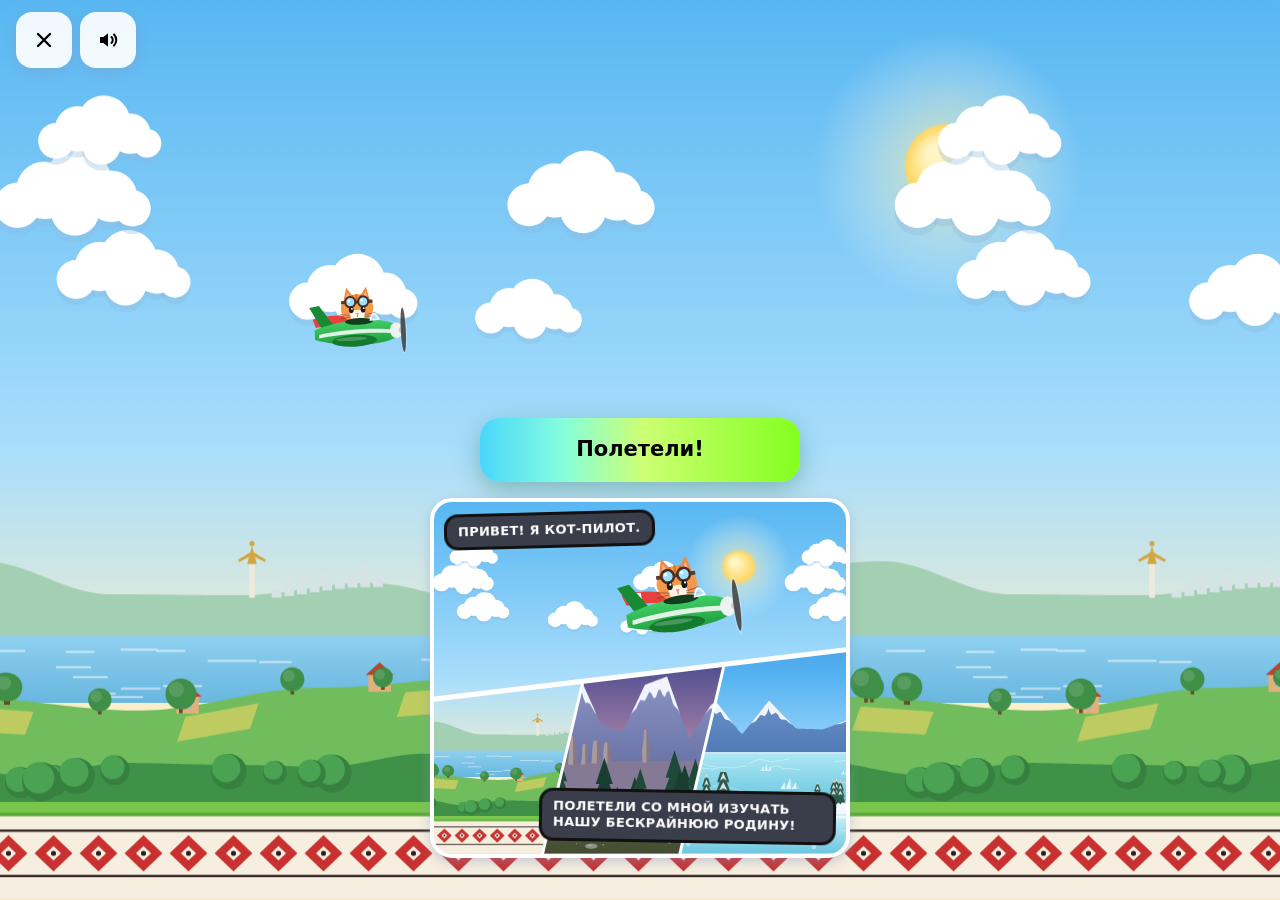
==== game/index.html @ b9ca22ce "Кот-пилот: HTML5-игра для трека «Игры» хакатона Сбер Самолётик с котом-пилотом пролетает над Чувашие" ====
<!doctype html>
<html lang="ru">
<head>
<meta charset="utf-8">
<meta name="viewport" content="width=device-width, initial-scale=1, maximum-scale=1, user-scalable=no, viewport-fit=cover">
<meta name="theme-color" content="#F2F5F7">
<title>Кот-пилот: полёт над Россией</title>
<link rel="icon" href="data:,">
<link rel="stylesheet" href="style.css">
</head>
<body>
<div id="app">
  <canvas id="game" aria-label="Игровое поле: нажимай, чтобы самолётик поднимался"></canvas>

  <div id="hud" class="hud" hidden>
    <canvas id="score-canvas" class="score" role="img" aria-label="Очки: 0"></canvas>
  </div>

  <div id="corner" class="corner" hidden>
    <button id="btn-close" class="icon-btn" type="button" aria-label="Закрыть игру">
      <svg viewBox="0 0 24 24" aria-hidden="true"><path d="M6 6l12 12M18 6L6 18" fill="none" stroke="currentColor" stroke-width="2.4" stroke-linecap="round"/></svg>
    </button>
    <button id="btn-sound" class="icon-btn" type="button" aria-label="Выключить звук">
      <svg class="icon-on" viewBox="0 0 24 24" aria-hidden="true"><path d="M4 9h3.5L12 5.2v13.6L7.5 15H4z" fill="currentColor"/><path d="M15.5 9a4.2 4.2 0 0 1 0 6M18 6.5a7.8 7.8 0 0 1 0 11" fill="none" stroke="currentColor" stroke-width="2" stroke-linecap="round"/></svg>
      <svg class="icon-off" viewBox="0 0 24 24" aria-hidden="true"><path d="M4 9h3.5L12 5.2v13.6L7.5 15H4z" fill="currentColor"/><path d="M16 9.5l5 5M21 9.5l-5 5" fill="none" stroke="currentColor" stroke-width="2" stroke-linecap="round"/></svg>
    </button>
  </div>

  <div id="hint" class="hint" hidden></div>
  <div id="banner" class="banner" hidden>
    <div id="banner-name" class="banner-name"></div>
    <div id="banner-tagline" class="banner-tagline"></div>
  </div>

  <section id="screen-menu" class="screen-menu" hidden>
    <div class="menu-start">
      <button id="btn-start" class="btn btn-primary btn-start" type="button">Полетели!</button>
    </div>
    <div id="comic" class="comic" aria-label="Комикс-приглашение">
      <canvas id="comic-canvas"></canvas>
      <p id="comic-top" class="comic-caption comic-caption-top"></p>
      <p id="comic-bottom" class="comic-caption comic-caption-bottom"></p>
    </div>
  </section>

  <section id="screen-card" class="screen" hidden>
    <div class="panel card" role="dialog" aria-modal="true" aria-labelledby="card-title">
      <div id="card-media" class="card-media"><img id="card-image" alt=""></div>
      <div class="card-body">
        <div class="card-meta"><span id="card-region" class="chip"></span><span id="card-count" class="card-count"></span></div>
        <h2 id="card-title"></h2>
        <div id="card-text" class="card-text"></div>
        <button id="btn-card" class="btn btn-primary" type="button">Летим дальше!</button>
      </div>
    </div>
  </section>

  <section id="screen-pause" class="screen" hidden>
    <div class="panel">
      <h2>Пауза</h2>
      <p>Самолётик ждёт, пока ты вернёшься.</p>
      <button class="btn btn-primary" type="button" data-action="resume">Продолжить полёт</button>
      <button class="btn btn-secondary" type="button" data-action="restart">Начать сначала</button>
      <button class="btn btn-link" type="button" data-action="exit">Выйти из игры</button>
    </div>
  </section>

  <section id="screen-crash" class="screen" hidden>
    <div class="panel">
      <h2>В следующий раз будет лучше!</h2>
      <div class="result-row">
        <div><b id="crash-score">0</b><span id="crash-score-label">очков</span></div>
        <div><b id="crash-best">0</b><span>рекорд</span></div>
      </div>
      <button id="btn-continue" class="btn btn-primary" type="button">Попробовать ещё раз</button>
    </div>
  </section>

  <section id="screen-win" class="screen" hidden>
    <div class="panel">
      <p class="eyebrow">Маршрут пройден!</p>
      <h2>Ты долетел до финиша!</h2>
      <p id="win-text"></p>
      <div id="win-collection" class="collection"></div>
      <button class="btn btn-primary" type="button" data-action="share">Поделиться</button>
      <button class="btn btn-secondary" type="button" data-action="restart">Сыграть ещё</button>
      <button class="btn btn-link" type="button" data-action="exit">Выйти из игры</button>
    </div>
  </section>

  <div id="loading" class="loading">Загружаем…</div>
</div>

<script src="js/bridge.js"></script>
<script src="js/sound.js"></script>
<script src="js/content.js"></script>
<script src="js/art.js"></script>
<script src="js/game.js"></script>
</body>
</html>
---- game/style.css ----
/* Стиль — по макету СберKids: фон #F2F5F7, белые карточки, градиентная главная кнопка
   с чёрным текстом, кнопки 56 pt со скруглением 16, мягкая сиреневая тень. */
:root {
  --safe-top: env(safe-area-inset-top, 0px);
  --safe-right: env(safe-area-inset-right, 0px);
  --safe-bottom: env(safe-area-inset-bottom, 0px);
  --safe-left: env(safe-area-inset-left, 0px);
  --bg: #F2F5F7;
  --card: #FFFFFF;
  --ink: #000000;
  --muted: #7D868C;
  --icon: #A3C2DB;
  --line: #E4EBF0;
  --green: #24B23E;
  --brand: linear-gradient(90deg, #4AD6FC 0%, #85FEDC 26%, #CDFF73 51%, #84FF20 100%);
  --shadow: 0 4px 11px rgba(136, 147, 192, 0.4);
  --font: system-ui, -apple-system, "SF Pro Text", Roboto, "Segoe UI", "Helvetica Neue", Arial, sans-serif;
}

* { box-sizing: border-box; }

html, body {
  margin: 0;
  height: 100%;
  overflow: hidden;
  background: var(--bg);
  color: var(--ink);
  font-family: var(--font);
  -webkit-text-size-adjust: 100%;
}

#app {
  position: fixed;
  top: 0; right: 0; bottom: 0; left: 0;
  overflow: hidden;
  -webkit-user-select: none;
  user-select: none;
  -webkit-touch-callout: none;
  -webkit-tap-highlight-color: transparent;
}

[hidden] { display: none !important; }

#game {
  position: absolute;
  top: 0; left: 0;
  width: 100%;
  height: 100%;
  display: block;
  touch-action: none;
}

/* ---------- кнопки слева сверху, как «назад» в приложении ---------- */
.corner {
  position: absolute;
  top: calc(var(--safe-top) + 12px);
  left: calc(var(--safe-left) + 16px);
  display: flex;
  gap: 8px;
  z-index: 20;
}
.icon-btn {
  width: 56px;
  height: 56px;
  padding: 0;
  border: 0;
  border-radius: 16px;
  display: flex;
  align-items: center;
  justify-content: center;
  color: var(--ink);
  background: rgba(255, 255, 255, 0.92);
  box-shadow: var(--shadow);
  cursor: pointer;
  touch-action: manipulation;
}
.icon-btn:active { transform: scale(0.95); }
.icon-btn svg { width: 24px; height: 24px; }
.icon-btn .icon-off, .icon-btn.off .icon-on { display: none; }
.icon-btn.off .icon-off { display: block; }

/* ---------- счёт: под кнопками по центру, как в играх приложения ---------- */
.hud {
  position: absolute;
  top: calc(var(--safe-top) + 70px);
  left: 50%;
  transform: translateX(-50%);
  pointer-events: none;
  z-index: 4;
}
.score { display: block; }
.score.bump { animation: bump 0.25s ease-out; }

.hint {
  position: absolute;
  left: 50%;
  top: 64%;
  transform: translateX(-50%);
  padding: 13px 20px;
  border-radius: 16px;
  color: var(--ink);
  font-size: 17px;
  font-weight: 700;
  white-space: nowrap;
  background: rgba(255, 255, 255, 0.92);
  box-shadow: var(--shadow);
  pointer-events: none;
  animation: pulse 1.2s ease-in-out infinite;
  z-index: 3;
}

.banner {
  position: absolute;
  left: 0; right: 0;
  top: 34%;
  padding: 0 24px;
  text-align: center;
  color: #fff;
  pointer-events: none;
  animation: banner 2.2s ease forwards;
  z-index: 3;
}
.banner-name {
  font-size: 44px;
  font-weight: 800;
  text-shadow: 0 2px 0 rgba(0, 0, 0, 0.2), 0 0 22px rgba(0, 0, 0, 0.35);
}
.banner-tagline {
  font-size: 17px;
  font-weight: 700;
  text-shadow: 0 1px 4px rgba(0, 0, 0, 0.5);
}

/* ---------- экраны ---------- */
.screen {
  position: absolute;
  top: 0; right: 0; bottom: 0; left: 0;
  display: flex;
  flex-direction: column;
  padding: calc(var(--safe-top) + 84px) calc(var(--safe-right) + 16px) calc(var(--safe-bottom) + 16px) calc(var(--safe-left) + 16px);
  overflow-y: auto;
  -webkit-overflow-scrolling: touch;
  touch-action: pan-y;
  background: rgba(20, 28, 48, 0.4);
  z-index: 10;
  animation: fade 0.2s ease;
}
.panel {
  width: 100%;
  max-width: 380px;
  margin: auto;
  padding: 20px 16px 16px;
  border-radius: 24px;
  text-align: center;
  background: var(--card);
  box-shadow: 0 12px 40px rgba(20, 30, 60, 0.25);
  animation: pop 0.3s cubic-bezier(0.2, 1.3, 0.4, 1);
}
.panel h2 { margin: 4px 0 8px; font-size: 24px; font-weight: 800; line-height: 1.15; }
.panel p { margin: 0 0 12px; font-size: 16px; line-height: 1.4; }

.btn {
  display: flex;
  align-items: center;
  justify-content: center;
  width: 100%;
  min-height: 56px;
  margin-top: 12px;
  padding: 8px 16px;
  border: 0;
  border-radius: 16px;
  color: var(--ink);
  font: 600 17px/1.2 var(--font);
  cursor: pointer;
  touch-action: manipulation;
}
.btn:active { transform: scale(0.98); }
.btn-primary { background: var(--brand); }
.btn-secondary { background: var(--bg); }
.btn-link {
  min-height: 44px;
  margin-top: 4px;
  color: var(--muted);
  background: none;
  font-size: 16px;
}
.chip {
  display: inline-block;
  padding: 6px 12px;
  border-radius: 999px;
  color: var(--ink);
  background: var(--bg);
  font-size: 14px;
  font-weight: 600;
}
.eyebrow {
  margin: 0 !important;
  color: var(--green);
  font-size: 13px !important;
  font-weight: 700;
  letter-spacing: 0.04em;
  text-transform: uppercase;
}

/* меню: одна кнопка по центру и комикс-приглашение под ней */
.screen-menu {
  position: absolute;
  top: 0; right: 0; bottom: 0; left: 0;
  z-index: 10;
  animation: fade 0.2s ease;
}
.menu-start {
  position: absolute;
  top: 50%;
  left: calc(var(--safe-left) + 16px);
  right: calc(var(--safe-right) + 16px);
  display: flex;
  justify-content: center;
  transform: translateY(-50%);
}
.btn-start {
  width: 100%;
  max-width: 320px;
  min-height: 64px;
  margin: 0;
  border-radius: 20px;
  font-size: 21px;
  font-weight: 700;
  box-shadow: 0 8px 24px rgba(30, 110, 80, 0.35);
  animation: breathe 1.8s ease-in-out infinite;
}
.comic {
  position: absolute;
  top: calc(50% + 48px);
  bottom: calc(var(--safe-bottom) + 16px);
  left: calc(var(--safe-left) + 16px);
  right: calc(var(--safe-right) + 16px);
  max-width: 420px;
  max-height: 360px;
  margin: 0 auto;
  overflow: hidden;
  border: 4px solid #fff;
  border-radius: 22px;
  background: #fff;
  box-shadow: var(--shadow);
}
#comic-canvas {
  position: absolute;
  top: 0; left: 0;
  width: 100%;
  height: 100%;
  display: block;
}
/* подписи как в комиксе из макета приложения: тёмная плашка, чёрная обводка, белые капители */
.comic-caption {
  position: absolute;
  max-width: 72%;
  margin: 0;
  padding: 7px 11px;
  border: 3px solid #111;
  border-radius: 14px;
  color: #fff;
  background: #3A3D4A;
  font-size: 13px;
  font-weight: 700;
  line-height: 1.25;
  letter-spacing: 0.02em;
  text-transform: uppercase;
}
.comic-caption-top { top: 10px; left: 10px; transform: rotate(-1.5deg); }
.comic-caption-bottom { right: 10px; bottom: 12px; transform: rotate(1deg); }

/* открытка */
.card { padding: 0; overflow: hidden; text-align: left; }
.card-media { position: relative; width: 100%; padding-top: 60%; background: var(--bg); }
.card-media img { position: absolute; top: 0; left: 0; width: 100%; height: 100%; object-fit: cover; display: block; }
.card-body { padding: 16px 16px 16px; }
.card-meta { display: flex; align-items: center; justify-content: space-between; gap: 8px; }
.card-count { color: var(--muted); font-size: 13px; font-weight: 600; }
.card h2 { margin-top: 12px; }
.card-text p { margin: 0 0 10px; font-size: 16px; line-height: 1.4; }

/* результаты */
.result-row {
  display: flex;
  justify-content: space-around;
  margin: 4px 0 12px;
  padding: 12px 6px;
  border-radius: 16px;
  background: var(--bg);
}
.result-row b { display: block; font-size: 28px; font-weight: 800; }
.result-row span { color: var(--muted); font-size: 13px; font-weight: 600; }

.collection {
  display: grid;
  grid-template-columns: repeat(3, 1fr);
  gap: 8px;
  margin: 6px 0 12px;
}
.thumb {
  padding: 0;
  border: 0;
  border-radius: 14px;
  overflow: hidden;
  text-align: left;
  color: var(--ink);
  background: var(--bg);
  font: 600 11px/1.2 var(--font);
  cursor: pointer;
  touch-action: manipulation;
}
.thumb-media { position: relative; padding-top: 60%; background: var(--line); }
.thumb-media img { position: absolute; top: 0; left: 0; width: 100%; height: 100%; object-fit: cover; }
.thumb.locked { cursor: default; }
.thumb-q {
  position: absolute;
  top: 0; right: 0; bottom: 0; left: 0;
  display: flex;
  align-items: center;
  justify-content: center;
  color: var(--icon);
  font-size: 20px;
  font-weight: 800;
}
.thumb-title { display: block; padding: 6px 7px 7px; min-height: 2.6em; }
.thumb.locked .thumb-title { color: var(--muted); }

.loading {
  position: absolute;
  top: 0; right: 0; bottom: 0; left: 0;
  display: flex;
  align-items: center;
  justify-content: center;
  color: var(--muted);
  font-size: 17px;
  font-weight: 600;
  background: var(--bg);
  z-index: 30;
}

/* горизонтальный экран телефона: счёт в одной строке с кнопками */
@media (orientation: landscape) and (max-height: 520px) {
  .hud { top: calc(var(--safe-top) + 4px); }
  .screen { padding-top: calc(var(--safe-top) + 12px); padding-left: calc(var(--safe-left) + 152px); }
  .menu-start { right: 52%; }
  .comic {
    top: calc(var(--safe-top) + 12px);
    bottom: calc(var(--safe-bottom) + 12px);
    left: 50%;
    max-width: none;
    max-height: none;
  }
  .panel { max-width: 560px; }
  .card { display: flex; max-width: 640px; }
  .card-media { flex: 0 0 40%; padding-top: 0; }
  .hint { top: 72%; }
  .banner { top: 26%; }
}

@keyframes bump { 0% { transform: scale(1); } 40% { transform: scale(1.1); } 100% { transform: scale(1); } }
@keyframes pulse { 50% { transform: translateX(-50%) scale(1.05); } }
@keyframes breathe { 50% { transform: scale(1.04); } }
@keyframes banner {
  0% { opacity: 0; transform: translateY(10px) scale(0.96); }
  15% { opacity: 1; transform: none; }
  80% { opacity: 1; }
  100% { opacity: 0; }
}
@keyframes fade { from { opacity: 0; } to { opacity: 1; } }
@keyframes pop { from { opacity: 0; transform: scale(0.92); } to { opacity: 1; transform: none; } }
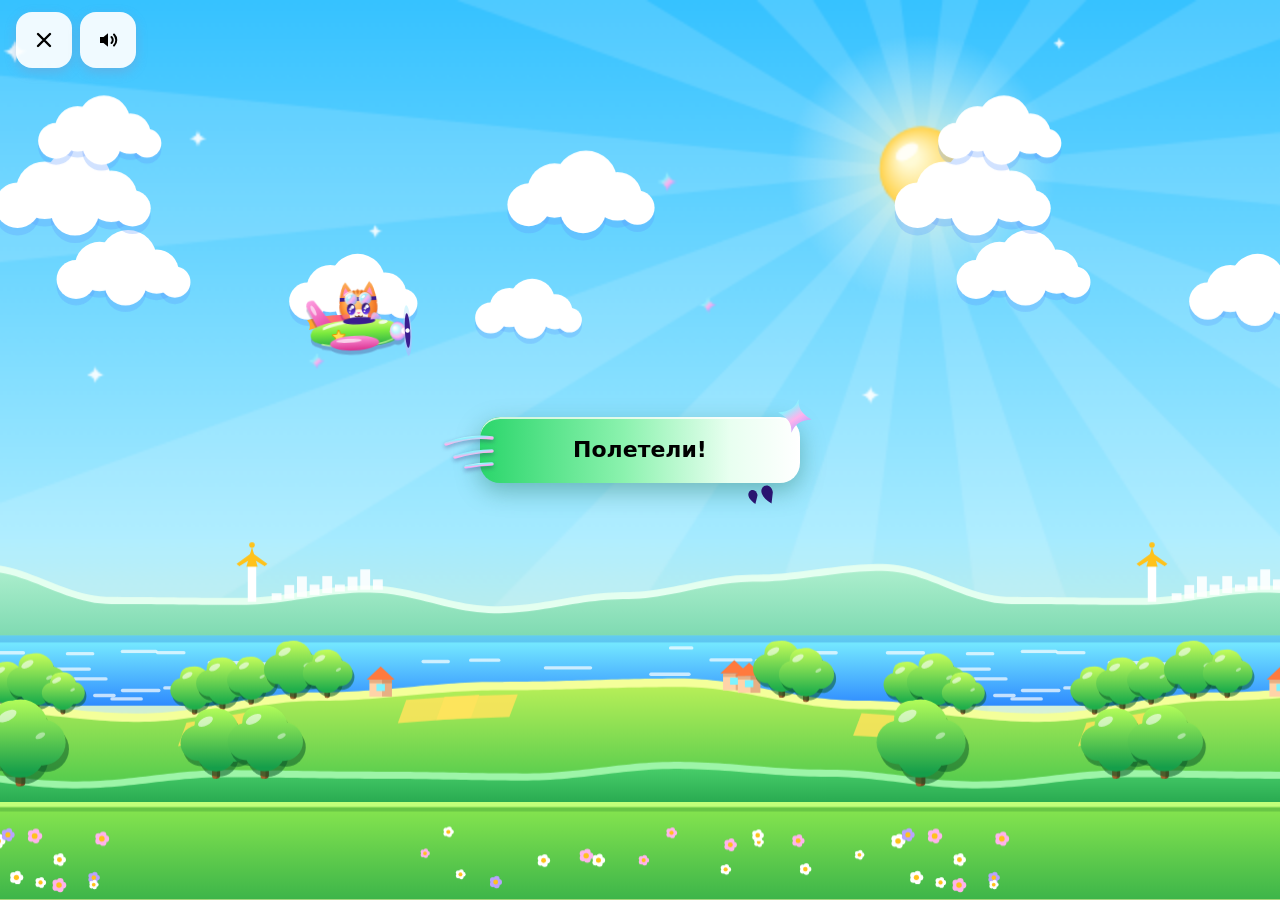
==== commit 7286f642: "f" ====
--- a/game/index.html
+++ b/game/index.html
@@ -3,13 +3,15 @@
 <head>
 <meta charset="utf-8">
 <meta name="viewport" content="width=device-width, initial-scale=1, maximum-scale=1, user-scalable=no, viewport-fit=cover">
-<meta name="theme-color" content="#F2F5F7">
+<meta name="theme-color" content="#7B4DFF">
 <title>Кот-пилот: полёт над Россией</title>
 <link rel="icon" href="data:,">
 <link rel="stylesheet" href="style.css">
 </head>
 <body>
 <div id="app">
+  <svg class="svg-defs" width="0" height="0" aria-hidden="true" focusable="false"><defs><linearGradient id="holo" x1="0" y1="0" x2="1" y2="1"><stop offset="0" stop-color="#E8FDFF"/><stop offset="0.3" stop-color="#8EF1FF"/><stop offset="0.55" stop-color="#FFB3EC"/><stop offset="0.8" stop-color="#B9A2FF"/><stop offset="1" stop-color="#F3EEFF"/></linearGradient></defs></svg>
+
   <canvas id="game" aria-label="Игровое поле: нажимай, чтобы самолётик поднимался"></canvas>
 
   <div id="hud" class="hud" hidden>
@@ -29,25 +31,24 @@
   <div id="hint" class="hint" hidden></div>
   <div id="banner" class="banner" hidden>
     <div id="banner-name" class="banner-name"></div>
-    <div id="banner-tagline" class="banner-tagline"></div>
   </div>
 
   <section id="screen-menu" class="screen-menu" hidden>
     <div class="menu-start">
-      <button id="btn-start" class="btn btn-primary btn-start" type="button">Полетели!</button>
-    </div>
-    <div id="comic" class="comic" aria-label="Комикс-приглашение">
-      <canvas id="comic-canvas"></canvas>
-      <p id="comic-top" class="comic-caption comic-caption-top"></p>
-      <p id="comic-bottom" class="comic-caption comic-caption-bottom"></p>
+      <div class="start-wrap">
+        <button id="btn-start" class="btn btn-primary btn-start" type="button">Полетели!</button>
+        <svg class="doodle doodle-swoosh" viewBox="0 0 56 40" aria-hidden="true"><g fill="none" stroke-linecap="round"><g stroke="url(#holo)" stroke-width="3.5"><path d="M52 7C38 5 22 7 6 13"/><path d="M52 20C40 20 28 22 15 26"/><path d="M52 33C44 33 35 34 26 36"/></g></g></svg>
+        <svg class="doodle doodle-spark" viewBox="0 0 40 40" aria-hidden="true"><path d="M20 2c1.6 9.6 6.4 14.4 18 18-11.6 3.6-16.4 8.4-18 18-1.6-9.6-6.4-14.4-18-18 11.6-3.6 16.4-8.4 18-18z" fill="url(#holo)"/></svg>
+        <svg class="doodle doodle-drops" viewBox="0 0 40 40" aria-hidden="true"><g fill="#2A1470"><path d="M13 3c7 9 9 17 4 21s-12-1-10-9z"/><path d="M31 9c5 7 6 13 2 16s-9-1-8-7z"/></g></svg>
+      </div>
     </div>
   </section>
 
   <section id="screen-card" class="screen" hidden>
     <div class="panel card" role="dialog" aria-modal="true" aria-labelledby="card-title">
       <div id="card-media" class="card-media"><img id="card-image" alt=""></div>
+      <svg class="doodle doodle-spark" viewBox="0 0 40 40" aria-hidden="true"><path d="M20 2c1.6 9.6 6.4 14.4 18 18-11.6 3.6-16.4 8.4-18 18-1.6-9.6-6.4-14.4-18-18 11.6-3.6 16.4-8.4 18-18z" fill="url(#holo)"/></svg>
       <div class="card-body">
-        <div class="card-meta"><span id="card-region" class="chip"></span><span id="card-count" class="card-count"></span></div>
         <h2 id="card-title"></h2>
         <div id="card-text" class="card-text"></div>
         <button id="btn-card" class="btn btn-primary" type="button">Летим дальше!</button>
@@ -57,16 +58,19 @@
 
   <section id="screen-pause" class="screen" hidden>
     <div class="panel">
+      <svg class="doodle doodle-spark" viewBox="0 0 40 40" aria-hidden="true"><path d="M20 2c1.6 9.6 6.4 14.4 18 18-11.6 3.6-16.4 8.4-18 18-1.6-9.6-6.4-14.4-18-18 11.6-3.6 16.4-8.4 18-18z" fill="url(#holo)"/></svg>
       <h2>Пауза</h2>
       <p>Самолётик ждёт, пока ты вернёшься.</p>
       <button class="btn btn-primary" type="button" data-action="resume">Продолжить полёт</button>
       <button class="btn btn-secondary" type="button" data-action="restart">Начать сначала</button>
-      <button class="btn btn-link" type="button" data-action="exit">Выйти из игры</button>
+      <button class="btn btn-secondary" type="button" data-action="exit">Выйти</button>
     </div>
   </section>
 
   <section id="screen-crash" class="screen" hidden>
     <div class="panel">
+      <svg class="doodle doodle-drops" viewBox="0 0 40 40" aria-hidden="true"><g fill="#7A2A00"><path d="M13 3c7 9 9 17 4 21s-12-1-10-9z"/><path d="M31 9c5 7 6 13 2 16s-9-1-8-7z"/></g></svg>
+      <svg class="doodle doodle-spark" viewBox="0 0 40 40" aria-hidden="true"><path d="M20 2c1.6 9.6 6.4 14.4 18 18-11.6 3.6-16.4 8.4-18 18-1.6-9.6-6.4-14.4-18-18 11.6-3.6 16.4-8.4 18-18z" fill="url(#holo)"/></svg>
       <h2>В следующий раз будет лучше!</h2>
       <div class="result-row">
         <div><b id="crash-score">0</b><span id="crash-score-label">очков</span></div>
@@ -78,13 +82,13 @@
 
   <section id="screen-win" class="screen" hidden>
     <div class="panel">
+      <svg class="doodle doodle-trophy" viewBox="0 0 64 72" aria-hidden="true"><g fill="none" stroke-linecap="round" stroke-linejoin="round"><g stroke="url(#holo)" stroke-width="3.5"><path d="M18 8h28v14c0 10-6 17-14 17s-14-7-14-17z"/><path d="M18 13H8c0 9 5 14 12 14M46 13h10c0 9-5 14-12 14"/><path d="M32 39v10M22 62h20l-3-13H25z"/><path d="M32 14l2.6 5.4 5.9.8-4.3 4.1 1 5.8-5.2-2.8-5.2 2.8 1-5.8-4.3-4.1 5.9-.8z"/></g></g></svg>
+      <svg class="doodle doodle-spark" viewBox="0 0 40 40" aria-hidden="true"><path d="M20 2c1.6 9.6 6.4 14.4 18 18-11.6 3.6-16.4 8.4-18 18-1.6-9.6-6.4-14.4-18-18 11.6-3.6 16.4-8.4 18-18z" fill="url(#holo)"/></svg>
       <p class="eyebrow">Маршрут пройден!</p>
       <h2>Ты долетел до финиша!</h2>
       <p id="win-text"></p>
       <div id="win-collection" class="collection"></div>
-      <button class="btn btn-primary" type="button" data-action="share">Поделиться</button>
-      <button class="btn btn-secondary" type="button" data-action="restart">Сыграть ещё</button>
-      <button class="btn btn-link" type="button" data-action="exit">Выйти из игры</button>
+      <button class="btn btn-primary" type="button" data-action="restart">Сыграть ещё</button>
     </div>
   </section>
 
--- a/game/style.css
+++ b/game/style.css
@@ -1,20 +1,20 @@
-/* Стиль — по макету СберKids: фон #F2F5F7, белые карточки, градиентная главная кнопка
-   с чёрным текстом, кнопки 56 pt со скруглением 16, мягкая сиреневая тень. */
+/* Стиль — по макету СберKids и карточкам «Дела»: яркие плашки с дудл-узором, белый жирный текст,
+   лаймовые стикеры с чёрной обводкой, градиентная главная кнопка, кнопки 56 pt со скруглением 16. */
 :root {
   --safe-top: env(safe-area-inset-top, 0px);
   --safe-right: env(safe-area-inset-right, 0px);
   --safe-bottom: env(safe-area-inset-bottom, 0px);
   --safe-left: env(safe-area-inset-left, 0px);
-  --bg: #F2F5F7;
-  --card: #FFFFFF;
   --ink: #000000;
-  --muted: #7D868C;
-  --icon: #A3C2DB;
-  --line: #E4EBF0;
-  --green: #24B23E;
-  --brand: linear-gradient(90deg, #4AD6FC 0%, #85FEDC 26%, #CDFF73 51%, #84FF20 100%);
+  --violet: #7B4DFF;
+  --pink: #E5357F;
+  --blue: #1F86FF;
+  --orange: #FF7A1A;
+  --btn-green: linear-gradient(90deg, #2BD66B 0%, #8BF2AE 45%, #E8FFF0 78%, #FFFFFF 100%);
+  --holo-sheen: linear-gradient(110deg, rgba(255,255,255,0) 25%, rgba(142,241,255,0.6) 40%, rgba(255,179,236,0.6) 50%, rgba(185,162,255,0.55) 60%, rgba(255,255,255,0) 75%);
   --shadow: 0 4px 11px rgba(136, 147, 192, 0.4);
-  --font: system-ui, -apple-system, "SF Pro Text", Roboto, "Segoe UI", "Helvetica Neue", Arial, sans-serif;
+  --doodles: url("data:image/svg+xml,%3Csvg xmlns='http://www.w3.org/2000/svg' width='200' height='200' viewBox='0 0 200 200'%3E%3Cg fill='none' stroke='%23fff' stroke-opacity='.17' stroke-width='3.2' stroke-linecap='round' stroke-linejoin='round'%3E%3Cpath d='M16 34c8-12 18 8 27-4s17 8 26-4'/%3E%3Cpath d='M132 18l5 12 13 1-10 9 3 13-11-7-11 7 3-13-10-9 13-1z'/%3E%3Cpath d='M52 126c-2-9 11-12 13-3s-9 15-17 8-4-22 9-24 23 7 22 19'/%3E%3Cpath d='M118 112l11-11 11 11 11-11 11 11'/%3E%3Cpath d='M174 164c-9 1-14-10-6-14 6-3 10 4 6 7'/%3E%3Cpath d='M86 62v16m0 8v1'/%3E%3Cpath d='M14 178c10-8 22 6 34-2s20 4 30-2'/%3E%3Ccircle cx='170' cy='72' r='7'/%3E%3Cpath d='M112 172l8 8m0-8l-8 8'/%3E%3Cpath d='M24 82c6-6 14-6 20 0'/%3E%3C/g%3E%3C/svg%3E");
+  --font: system-ui, -apple-system, "SF Pro Display", Roboto, "Segoe UI", "Helvetica Neue", Arial, sans-serif;
 }
 
 * { box-sizing: border-box; }
@@ -23,7 +23,7 @@
   margin: 0;
   height: 100%;
   overflow: hidden;
-  background: var(--bg);
+  background: var(--violet);
   color: var(--ink);
   font-family: var(--font);
   -webkit-text-size-adjust: 100%;
@@ -91,19 +91,20 @@
 .score { display: block; }
 .score.bump { animation: bump 0.25s ease-out; }
 
+/* ---------- стикеры поверх сцены ---------- */
 .hint {
   position: absolute;
   left: 50%;
   top: 64%;
+  padding: 13px 22px;
+  border-radius: 999px;
+  color: #000;
+  background: rgba(255, 255, 255, 0.95);
+  box-shadow: 0 6px 18px rgba(42, 10, 90, 0.25);
+  font-size: 17px;
+  font-weight: 800;
+  white-space: nowrap;
   transform: translateX(-50%);
-  padding: 13px 20px;
-  border-radius: 16px;
-  color: var(--ink);
-  font-size: 17px;
-  font-weight: 700;
-  white-space: nowrap;
-  background: rgba(255, 255, 255, 0.92);
-  box-shadow: var(--shadow);
   pointer-events: none;
   animation: pulse 1.2s ease-in-out infinite;
   z-index: 3;
@@ -112,26 +113,33 @@
 .banner {
   position: absolute;
   left: 0; right: 0;
-  top: 34%;
-  padding: 0 24px;
+  top: calc(var(--safe-top) + 156px);
+  padding: 0 16px;
+  display: flex;
+  flex-direction: column;
+  align-items: center;
+  gap: 10px;
   text-align: center;
-  color: #fff;
   pointer-events: none;
   animation: banner 2.2s ease forwards;
   z-index: 3;
 }
 .banner-name {
-  font-size: 44px;
-  font-weight: 800;
-  text-shadow: 0 2px 0 rgba(0, 0, 0, 0.2), 0 0 22px rgba(0, 0, 0, 0.35);
-}
-.banner-tagline {
-  font-size: 17px;
-  font-weight: 700;
-  text-shadow: 0 1px 4px rgba(0, 0, 0, 0.5);
-}
-
-/* ---------- экраны ---------- */
+  color: #fff;
+  font-size: 52px;
+  font-weight: 900;
+  line-height: 1.05;
+  letter-spacing: 0.01em;
+  text-shadow:
+    0 2px 0 var(--region-color, var(--violet)),
+    0 4px 0 var(--region-color, var(--violet)),
+    0 8px 20px rgba(42, 10, 90, 0.45);
+}
+@media (max-height: 700px) {
+  .banner-name { font-size: 42px; }
+}
+
+/* ---------- экраны: яркие карточки с дудлами ---------- */
 .screen {
   position: absolute;
   top: 0; right: 0; bottom: 0; left: 0;
@@ -141,25 +149,31 @@
   overflow-y: auto;
   -webkit-overflow-scrolling: touch;
   touch-action: pan-y;
-  background: rgba(20, 28, 48, 0.4);
+  background: rgba(24, 10, 60, 0.45);
   z-index: 10;
   animation: fade 0.2s ease;
 }
 .panel {
+  position: relative;
   width: 100%;
   max-width: 380px;
   margin: auto;
-  padding: 20px 16px 16px;
-  border-radius: 24px;
+  padding: 22px 18px 18px;
+  border-radius: 28px;
   text-align: center;
-  background: var(--card);
-  box-shadow: 0 12px 40px rgba(20, 30, 60, 0.25);
+  color: #fff;
+  background: var(--doodles) 0 0 / 200px 200px repeat, var(--panel-color, var(--violet));
+  box-shadow: 0 16px 40px rgba(30, 10, 80, 0.35);
   animation: pop 0.3s cubic-bezier(0.2, 1.3, 0.4, 1);
 }
-.panel h2 { margin: 4px 0 8px; font-size: 24px; font-weight: 800; line-height: 1.15; }
+.panel h2 { margin: 4px 0 12px; font-size: 28px; font-weight: 900; line-height: 1.1; }
 .panel p { margin: 0 0 12px; font-size: 16px; line-height: 1.4; }
+#screen-pause .panel { --panel-color: var(--blue); }
+#screen-crash .panel { --panel-color: var(--orange); }
+#screen-win .panel { --panel-color: var(--violet); }
 
 .btn {
+  position: relative;
   display: flex;
   align-items: center;
   justify-content: center;
@@ -170,39 +184,48 @@
   border: 0;
   border-radius: 16px;
   color: var(--ink);
-  font: 600 17px/1.2 var(--font);
+  font: 700 17px/1.2 var(--font);
   cursor: pointer;
   touch-action: manipulation;
 }
 .btn:active { transform: scale(0.98); }
-.btn-primary { background: var(--brand); }
-.btn-secondary { background: var(--bg); }
+.btn-primary {
+  background-image: var(--holo-sheen), var(--btn-green);
+  background-size: 260% 100%, 100% 100%;
+  background-position: 130% 0, 0 0;
+  box-shadow: inset 0 2px 0 rgba(255, 255, 255, 0.75), 0 6px 16px rgba(20, 90, 50, 0.25);
+  animation: sheen 3.6s ease-in-out infinite;
+}
+.btn-secondary { background: #fff; }
 .btn-link {
   min-height: 44px;
   margin-top: 4px;
-  color: var(--muted);
+  color: rgba(255, 255, 255, 0.9);
   background: none;
   font-size: 16px;
 }
-.chip {
+
+/* ярлык-пилюля: белый фон, текст цвета карточки */
+.eyebrow {
   display: inline-block;
-  padding: 6px 12px;
+  padding: 5px 12px;
   border-radius: 999px;
-  color: var(--ink);
-  background: var(--bg);
+  color: var(--panel-color, var(--violet));
+  background: #fff;
+  box-shadow: 0 2px 6px rgba(42, 10, 90, 0.18);
   font-size: 14px;
-  font-weight: 600;
-}
-.eyebrow {
-  margin: 0 !important;
-  color: var(--green);
-  font-size: 13px !important;
-  font-weight: 700;
-  letter-spacing: 0.04em;
-  text-transform: uppercase;
-}
-
-/* меню: одна кнопка по центру и комикс-приглашение под ней */
+  font-weight: 800;
+}
+.panel .eyebrow { margin: 0 0 10px; font-size: 13px; text-transform: uppercase; letter-spacing: 0.03em; }
+
+.doodle { position: absolute; pointer-events: none; }
+.doodle-spark { width: 38px; height: 38px; }
+.doodle-drops { width: 34px; height: 34px; }
+.doodle-trophy { width: 70px; height: 78px; }
+.doodle-swoosh { width: 56px; height: 40px; }
+.doodle-swoosh, .doodle-trophy { filter: drop-shadow(0 2px 2px rgba(42, 10, 90, 0.35)); }
+
+/* меню: одна кнопка по центру */
 .screen-menu {
   position: absolute;
   top: 0; right: 0; bottom: 0; left: 0;
@@ -218,99 +241,87 @@
   justify-content: center;
   transform: translateY(-50%);
 }
+.start-wrap { position: relative; width: 100%; max-width: 320px; }
 .btn-start {
-  width: 100%;
-  max-width: 320px;
-  min-height: 64px;
+  min-height: 66px;
   margin: 0;
   border-radius: 20px;
-  font-size: 21px;
-  font-weight: 700;
-  box-shadow: 0 8px 24px rgba(30, 110, 80, 0.35);
-  animation: breathe 1.8s ease-in-out infinite;
-}
-.comic {
-  position: absolute;
-  top: calc(50% + 48px);
-  bottom: calc(var(--safe-bottom) + 16px);
-  left: calc(var(--safe-left) + 16px);
-  right: calc(var(--safe-right) + 16px);
-  max-width: 420px;
-  max-height: 360px;
-  margin: 0 auto;
+  font-size: 22px;
+  font-weight: 900;
+  box-shadow: inset 0 2px 0 rgba(255, 255, 255, 0.75), 0 8px 24px rgba(30, 110, 80, 0.4);
+  animation: breathe 1.8s ease-in-out infinite, sheen 3.6s ease-in-out infinite;
+}
+.start-wrap .doodle-swoosh { left: -40px; top: 14px; }
+.start-wrap .doodle-spark { right: -14px; top: -20px; transform: rotate(12deg); }
+.start-wrap .doodle-drops { right: 22px; bottom: -26px; transform: rotate(160deg); }
+
+
+/* открытка: цвет карточки берётся из региона */
+.card { padding: 18px 16px 16px; text-align: left; }
+.card-media {
+  position: relative;
+  width: 100%;
+  padding-top: 60%;
+  border-radius: 20px;
   overflow: hidden;
-  border: 4px solid #fff;
-  border-radius: 22px;
-  background: #fff;
-  box-shadow: var(--shadow);
-}
-#comic-canvas {
+  background: rgba(255, 255, 255, 0.2);
+  box-shadow: 0 10px 22px rgba(30, 10, 80, 0.3);
+}
+.card-media img {
   position: absolute;
   top: 0; left: 0;
   width: 100%;
   height: 100%;
+  object-fit: cover;
   display: block;
 }
-/* подписи как в комиксе из макета приложения: тёмная плашка, чёрная обводка, белые капители */
-.comic-caption {
-  position: absolute;
-  max-width: 72%;
-  margin: 0;
-  padding: 7px 11px;
-  border: 3px solid #111;
-  border-radius: 14px;
-  color: #fff;
-  background: #3A3D4A;
-  font-size: 13px;
-  font-weight: 700;
-  line-height: 1.25;
-  letter-spacing: 0.02em;
-  text-transform: uppercase;
-}
-.comic-caption-top { top: 10px; left: 10px; transform: rotate(-1.5deg); }
-.comic-caption-bottom { right: 10px; bottom: 12px; transform: rotate(1deg); }
-
-/* открытка */
-.card { padding: 0; overflow: hidden; text-align: left; }
-.card-media { position: relative; width: 100%; padding-top: 60%; background: var(--bg); }
-.card-media img { position: absolute; top: 0; left: 0; width: 100%; height: 100%; object-fit: cover; display: block; }
-.card-body { padding: 16px 16px 16px; }
-.card-meta { display: flex; align-items: center; justify-content: space-between; gap: 8px; }
-.card-count { color: var(--muted); font-size: 13px; font-weight: 600; }
-.card h2 { margin-top: 12px; }
-.card-text p { margin: 0 0 10px; font-size: 16px; line-height: 1.4; }
-
-/* результаты */
+.card .doodle-spark { top: 4px; right: 4px; z-index: 3; transform: rotate(-10deg); }
+.card-body { padding: 16px 2px 0; }
+.card h2 { margin-top: 4px; font-size: 26px; }
+.card-text p { margin: 0 0 10px; font-size: 16px; line-height: 1.42; }
+
+/* проигрыш */
+#screen-crash .doodle-drops { top: 14px; left: 18px; transform: rotate(-20deg); }
+#screen-crash .doodle-spark { top: -16px; right: 16px; transform: rotate(14deg); }
 .result-row {
   display: flex;
   justify-content: space-around;
-  margin: 4px 0 12px;
+  margin: 6px 0 14px;
   padding: 12px 6px;
-  border-radius: 16px;
-  background: var(--bg);
-}
-.result-row b { display: block; font-size: 28px; font-weight: 800; }
-.result-row span { color: var(--muted); font-size: 13px; font-weight: 600; }
-
+  border-radius: 18px;
+  background: rgba(255, 255, 255, 0.2);
+}
+.result-row b { display: block; font-size: 40px; font-weight: 900; line-height: 1.1; text-shadow: 3px 3px 0 rgba(0, 0, 0, 0.18); }
+.result-row span { color: rgba(255, 255, 255, 0.9); font-size: 14px; font-weight: 700; }
+
+/* пауза */
+#screen-pause .doodle-spark { top: -16px; left: 16px; transform: rotate(-12deg); }
+
+/* финиш */
+#screen-win .panel { padding-top: 64px; }
+#screen-win .doodle-trophy { top: -34px; left: 50%; margin-left: -35px; transform: rotate(-6deg); }
+#screen-win .doodle-spark { top: 18px; right: 22px; }
 .collection {
   display: grid;
   grid-template-columns: repeat(3, 1fr);
-  gap: 8px;
-  margin: 6px 0 12px;
+  gap: 10px;
+  margin: 8px 0 12px;
 }
 .thumb {
-  padding: 0;
+  padding: 4px;
   border: 0;
   border-radius: 14px;
-  overflow: hidden;
   text-align: left;
   color: var(--ink);
-  background: var(--bg);
-  font: 600 11px/1.2 var(--font);
+  background: #fff;
+  box-shadow: 0 4px 10px rgba(0, 0, 0, 0.2);
+  font: 700 11px/1.2 var(--font);
   cursor: pointer;
   touch-action: manipulation;
-}
-.thumb-media { position: relative; padding-top: 60%; background: var(--line); }
+  transform: rotate(-2deg);
+}
+.thumb:nth-child(even) { transform: rotate(2deg); }
+.thumb-media { position: relative; padding-top: 60%; border-radius: 10px; overflow: hidden; background: #E4EBF0; }
 .thumb-media img { position: absolute; top: 0; left: 0; width: 100%; height: 100%; object-fit: cover; }
 .thumb.locked { cursor: default; }
 .thumb-q {
@@ -319,53 +330,51 @@
   display: flex;
   align-items: center;
   justify-content: center;
-  color: var(--icon);
+  color: #A3C2DB;
   font-size: 20px;
+  font-weight: 900;
+}
+.thumb-title { display: block; padding: 6px 4px 3px; min-height: 2.6em; }
+.thumb.locked .thumb-title { color: #7D868C; }
+
+.loading {
+  position: absolute;
+  top: 0; right: 0; bottom: 0; left: 0;
+  display: flex;
+  align-items: center;
+  justify-content: center;
+  color: #fff;
+  font-size: 18px;
   font-weight: 800;
-}
-.thumb-title { display: block; padding: 6px 7px 7px; min-height: 2.6em; }
-.thumb.locked .thumb-title { color: var(--muted); }
-
-.loading {
-  position: absolute;
-  top: 0; right: 0; bottom: 0; left: 0;
-  display: flex;
-  align-items: center;
-  justify-content: center;
-  color: var(--muted);
-  font-size: 17px;
-  font-weight: 600;
-  background: var(--bg);
+  background: var(--doodles) 0 0 / 200px 200px repeat, var(--violet);
   z-index: 30;
 }
 
 /* горизонтальный экран телефона: счёт в одной строке с кнопками */
 @media (orientation: landscape) and (max-height: 520px) {
   .hud { top: calc(var(--safe-top) + 4px); }
-  .screen { padding-top: calc(var(--safe-top) + 12px); padding-left: calc(var(--safe-left) + 152px); }
-  .menu-start { right: 52%; }
-  .comic {
-    top: calc(var(--safe-top) + 12px);
-    bottom: calc(var(--safe-bottom) + 12px);
-    left: 50%;
-    max-width: none;
-    max-height: none;
-  }
+  .screen { padding-top: calc(var(--safe-top) + 24px); padding-left: calc(var(--safe-left) + 152px); }
   .panel { max-width: 560px; }
-  .card { display: flex; max-width: 640px; }
-  .card-media { flex: 0 0 40%; padding-top: 0; }
+  .card { display: flex; gap: 14px; max-width: 640px; }
+  .card-media { flex: 0 0 40%; padding-top: 0; align-self: flex-start; aspect-ratio: 5 / 3; }
+  .card-body { padding-top: 0; }
+  #screen-win .panel { padding-top: 22px; }
+  #screen-win .doodle-trophy { display: none; }
   .hint { top: 72%; }
-  .banner { top: 26%; }
-}
-
-@keyframes bump { 0% { transform: scale(1); } 40% { transform: scale(1.1); } 100% { transform: scale(1); } }
+  .banner { top: calc(var(--safe-top) + 84px); }
+}
+
+@keyframes bump { 0% { transform: scale(1); } 40% { transform: scale(1.12); } 100% { transform: scale(1); } }
 @keyframes pulse { 50% { transform: translateX(-50%) scale(1.05); } }
 @keyframes breathe { 50% { transform: scale(1.04); } }
+@keyframes sheen { 0% { background-position: 130% 0, 0 0; } 60%, 100% { background-position: -30% 0, 0 0; } }
 @keyframes banner {
-  0% { opacity: 0; transform: translateY(10px) scale(0.96); }
+  0% { opacity: 0; transform: translateY(10px) scale(0.9); }
   15% { opacity: 1; transform: none; }
   80% { opacity: 1; }
   100% { opacity: 0; }
 }
 @keyframes fade { from { opacity: 0; } to { opacity: 1; } }
-@keyframes pop { from { opacity: 0; transform: scale(0.92); } to { opacity: 1; transform: none; } }
+@keyframes pop { from { opacity: 0; transform: scale(0.9); } to { opacity: 1; transform: none; } }
+
+.svg-defs { position: absolute; width: 0; height: 0; overflow: hidden; }
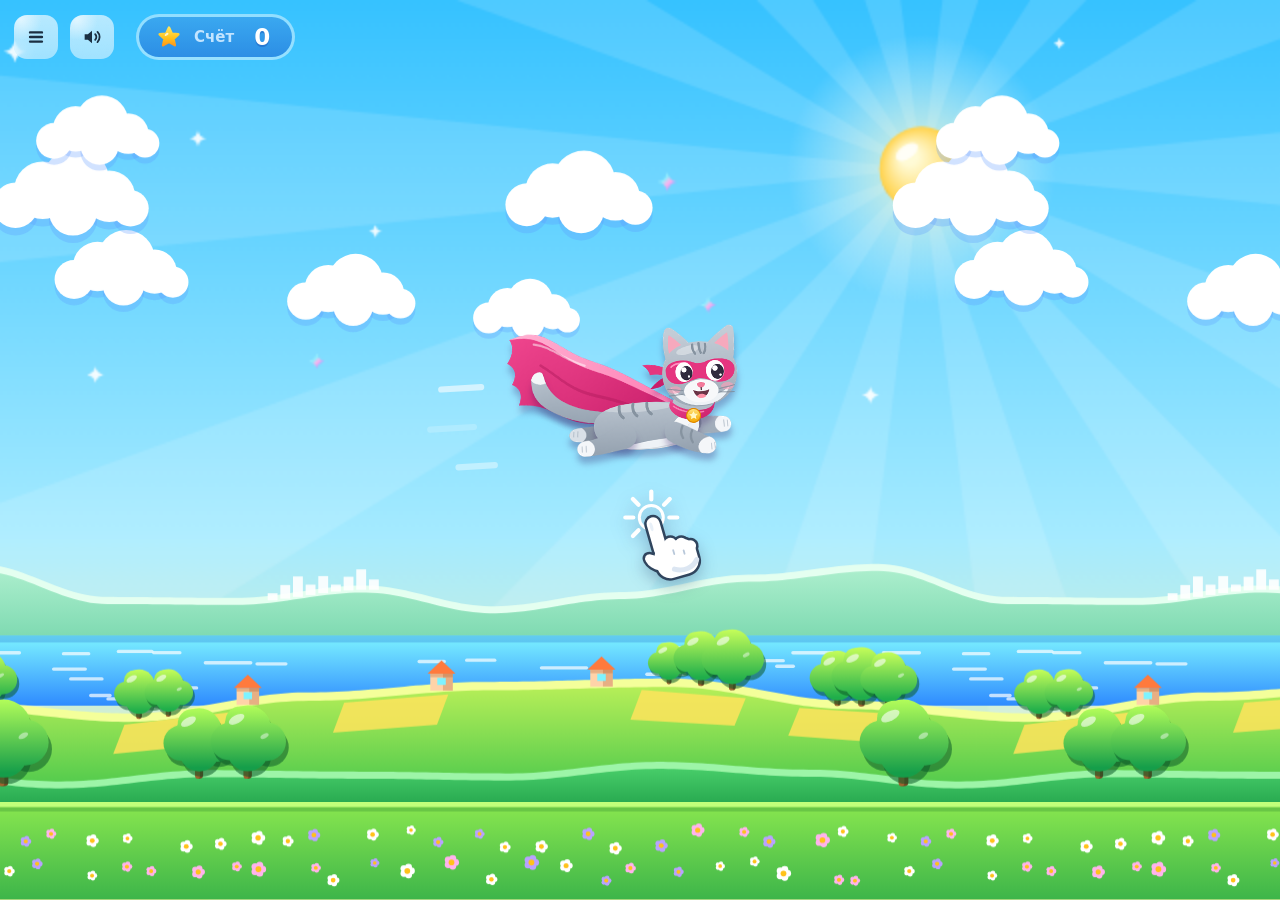
==== commit d7c82373: "opa" ====
--- a/game/index.html
+++ b/game/index.html
@@ -12,46 +12,64 @@
 <div id="app">
   <svg class="svg-defs" width="0" height="0" aria-hidden="true" focusable="false"><defs><linearGradient id="holo" x1="0" y1="0" x2="1" y2="1"><stop offset="0" stop-color="#E8FDFF"/><stop offset="0.3" stop-color="#8EF1FF"/><stop offset="0.55" stop-color="#FFB3EC"/><stop offset="0.8" stop-color="#B9A2FF"/><stop offset="1" stop-color="#F3EEFF"/></linearGradient></defs></svg>
 
-  <canvas id="game" aria-label="Игровое поле: нажимай, чтобы самолётик поднимался"></canvas>
-
-  <div id="hud" class="hud" hidden>
-    <canvas id="score-canvas" class="score" role="img" aria-label="Очки: 0"></canvas>
-  </div>
+  <canvas id="game" aria-label="Игровое поле: нажимай, чтобы котик поднимался"></canvas>
 
   <div id="corner" class="corner" hidden>
-    <button id="btn-close" class="icon-btn" type="button" aria-label="Закрыть игру">
-      <svg viewBox="0 0 24 24" aria-hidden="true"><path d="M6 6l12 12M18 6L6 18" fill="none" stroke="currentColor" stroke-width="2.4" stroke-linecap="round"/></svg>
+    <button id="btn-menu" class="icon-btn" type="button" aria-label="Меню">
+      <svg viewBox="0 0 24 24" aria-hidden="true"><path d="M5.5 7h13M5.5 12h13M5.5 17h13" fill="none" stroke="currentColor" stroke-width="2.6" stroke-linecap="round"/></svg>
     </button>
     <button id="btn-sound" class="icon-btn" type="button" aria-label="Выключить звук">
       <svg class="icon-on" viewBox="0 0 24 24" aria-hidden="true"><path d="M4 9h3.5L12 5.2v13.6L7.5 15H4z" fill="currentColor"/><path d="M15.5 9a4.2 4.2 0 0 1 0 6M18 6.5a7.8 7.8 0 0 1 0 11" fill="none" stroke="currentColor" stroke-width="2" stroke-linecap="round"/></svg>
       <svg class="icon-off" viewBox="0 0 24 24" aria-hidden="true"><path d="M4 9h3.5L12 5.2v13.6L7.5 15H4z" fill="currentColor"/><path d="M16 9.5l5 5M21 9.5l-5 5" fill="none" stroke="currentColor" stroke-width="2" stroke-linecap="round"/></svg>
     </button>
+    <div id="hud" class="score-pill" role="status" aria-label="Очки: 0">
+      <svg class="score-star" viewBox="0 0 24 24" aria-hidden="true"><defs><linearGradient id="score-star" x1="0" y1="0" x2="0" y2="1"><stop offset="0" stop-color="#FFE45C"/><stop offset="0.6" stop-color="#FFC21A"/><stop offset="1" stop-color="#FF9A1A"/></linearGradient></defs><path d="M12 2.6l2.8 6 6.6.7-4.9 4.5 1.4 6.5L12 17l-5.9 3.3 1.4-6.5-4.9-4.5 6.6-.7z" fill="url(#score-star)" stroke="url(#score-star)" stroke-width="2.4" stroke-linejoin="round"/><ellipse cx="9.6" cy="9.4" rx="2.2" ry="1.1" transform="rotate(-35 9.6 9.4)" fill="#fff" opacity="0.75"/></svg>
+      <span class="score-label" aria-hidden="true">Счёт</span>
+      <b id="score-value" class="score-value" aria-hidden="true">0</b>
+    </div>
   </div>
 
-  <div id="hint" class="hint" hidden></div>
+  <div id="hint" class="hint" role="img" aria-label="Нажми, чтобы начать" hidden>
+    <svg viewBox="0 0 80 92" aria-hidden="true">
+      <circle class="hint-ripple" cx="40" cy="26" r="12" fill="none" stroke="#fff" stroke-width="3"/>
+      <g class="hint-rays" fill="none" stroke="#fff" stroke-width="4.2" stroke-linecap="round">
+        <path d="M14 26h8M21.6 7.6l5.6 5.6M40 0v8M58.4 7.6l-5.6 5.6M66 26h-8M21.6 44.4l5.6-5.6"/>
+      </g>
+      <g class="hint-hand">
+        <g transform="translate(40 26) rotate(-16)">
+          <g fill="#30455E" stroke="#30455E" stroke-width="5" stroke-linejoin="round">
+            <rect x="-6.5" y="0" width="13" height="40" rx="6.5"/>
+            <rect x="-8" y="29" width="42" height="35" rx="13"/>
+            <circle cx="11" cy="31" r="6.5"/><circle cx="21.5" cy="33.5" r="6"/><circle cx="30" cy="38" r="5.5"/>
+            <ellipse cx="-9" cy="44" rx="6" ry="11" transform="rotate(-40 -9 44)"/>
+          </g>
+          <g fill="#fff">
+            <rect x="-6.5" y="0" width="13" height="40" rx="6.5"/>
+            <rect x="-8" y="29" width="42" height="35" rx="13"/>
+            <circle cx="11" cy="31" r="6.5"/><circle cx="21.5" cy="33.5" r="6"/><circle cx="30" cy="38" r="5.5"/>
+            <ellipse cx="-9" cy="44" rx="6" ry="11" transform="rotate(-40 -9 44)"/>
+          </g>
+          <path d="M8 56c8 5 18 4 24-3" fill="none" stroke="#DCE6F2" stroke-width="5" stroke-linecap="round"/>
+          <path d="M12 37.5v4M22 40.5v3.5" fill="none" stroke="#B9C8DA" stroke-width="1.8" stroke-linecap="round"/>
+          <ellipse cx="-2.4" cy="9" rx="1.6" ry="4.5" fill="#E8F0F8"/>
+        </g>
+      </g>
+    </svg>
+  </div>
   <div id="banner" class="banner" hidden>
     <div id="banner-name" class="banner-name"></div>
   </div>
-
-  <section id="screen-menu" class="screen-menu" hidden>
-    <div class="menu-start">
-      <div class="start-wrap">
-        <button id="btn-start" class="btn btn-primary btn-start" type="button">Полетели!</button>
-        <svg class="doodle doodle-swoosh" viewBox="0 0 56 40" aria-hidden="true"><g fill="none" stroke-linecap="round"><g stroke="url(#holo)" stroke-width="3.5"><path d="M52 7C38 5 22 7 6 13"/><path d="M52 20C40 20 28 22 15 26"/><path d="M52 33C44 33 35 34 26 36"/></g></g></svg>
-        <svg class="doodle doodle-spark" viewBox="0 0 40 40" aria-hidden="true"><path d="M20 2c1.6 9.6 6.4 14.4 18 18-11.6 3.6-16.4 8.4-18 18-1.6-9.6-6.4-14.4-18-18 11.6-3.6 16.4-8.4 18-18z" fill="url(#holo)"/></svg>
-        <svg class="doodle doodle-drops" viewBox="0 0 40 40" aria-hidden="true"><g fill="#2A1470"><path d="M13 3c7 9 9 17 4 21s-12-1-10-9z"/><path d="M31 9c5 7 6 13 2 16s-9-1-8-7z"/></g></svg>
-      </div>
-    </div>
-  </section>
+  <div id="countdown" class="countdown" aria-live="assertive" hidden>
+    <div id="countdown-num" class="countdown-num"></div>
+  </div>
 
   <section id="screen-card" class="screen" hidden>
-    <div class="panel card" role="dialog" aria-modal="true" aria-labelledby="card-title">
+    <div id="card-panel" class="panel card" role="dialog" aria-modal="true" aria-labelledby="card-title" aria-describedby="card-text" tabindex="-1">
       <div id="card-media" class="card-media"><img id="card-image" alt=""></div>
       <svg class="doodle doodle-spark" viewBox="0 0 40 40" aria-hidden="true"><path d="M20 2c1.6 9.6 6.4 14.4 18 18-11.6 3.6-16.4 8.4-18 18-1.6-9.6-6.4-14.4-18-18 11.6-3.6 16.4-8.4 18-18z" fill="url(#holo)"/></svg>
       <div class="card-body">
         <h2 id="card-title"></h2>
         <div id="card-text" class="card-text"></div>
-        <button id="btn-card" class="btn btn-primary" type="button">Летим дальше!</button>
       </div>
     </div>
   </section>
@@ -59,24 +77,23 @@
   <section id="screen-pause" class="screen" hidden>
     <div class="panel">
       <svg class="doodle doodle-spark" viewBox="0 0 40 40" aria-hidden="true"><path d="M20 2c1.6 9.6 6.4 14.4 18 18-11.6 3.6-16.4 8.4-18 18-1.6-9.6-6.4-14.4-18-18 11.6-3.6 16.4-8.4 18-18z" fill="url(#holo)"/></svg>
-      <h2>Пауза</h2>
-      <p>Самолётик ждёт, пока ты вернёшься.</p>
-      <button class="btn btn-primary" type="button" data-action="resume">Продолжить полёт</button>
-      <button class="btn btn-secondary" type="button" data-action="restart">Начать сначала</button>
+      <h2 id="menu-title">Пауза</h2>
+      <p id="menu-text">Котик ждёт, пока ты вернёшься.</p>
+      <button id="btn-resume" class="btn btn-shine" type="button" data-action="resume">Продолжить полёт</button>
+      <button id="btn-restart" class="btn btn-secondary" type="button" data-action="restart">Начать сначала</button>
       <button class="btn btn-secondary" type="button" data-action="exit">Выйти</button>
     </div>
   </section>
 
   <section id="screen-crash" class="screen" hidden>
     <div class="panel">
-      <svg class="doodle doodle-drops" viewBox="0 0 40 40" aria-hidden="true"><g fill="#7A2A00"><path d="M13 3c7 9 9 17 4 21s-12-1-10-9z"/><path d="M31 9c5 7 6 13 2 16s-9-1-8-7z"/></g></svg>
       <svg class="doodle doodle-spark" viewBox="0 0 40 40" aria-hidden="true"><path d="M20 2c1.6 9.6 6.4 14.4 18 18-11.6 3.6-16.4 8.4-18 18-1.6-9.6-6.4-14.4-18-18 11.6-3.6 16.4-8.4 18-18z" fill="url(#holo)"/></svg>
       <h2>В следующий раз будет лучше!</h2>
       <div class="result-row">
         <div><b id="crash-score">0</b><span id="crash-score-label">очков</span></div>
         <div><b id="crash-best">0</b><span>рекорд</span></div>
       </div>
-      <button id="btn-continue" class="btn btn-primary" type="button">Попробовать ещё раз</button>
+      <button id="btn-continue" class="btn btn-shine" type="button">Попробовать ещё раз</button>
     </div>
   </section>
 
@@ -88,7 +105,7 @@
       <h2>Ты долетел до финиша!</h2>
       <p id="win-text"></p>
       <div id="win-collection" class="collection"></div>
-      <button class="btn btn-primary" type="button" data-action="restart">Сыграть ещё</button>
+      <button class="btn btn-shine" type="button" data-action="restart">Сыграть ещё</button>
     </div>
   </section>
 
--- a/game/style.css
+++ b/game/style.css
@@ -9,9 +9,6 @@
   --violet: #7B4DFF;
   --pink: #E5357F;
   --blue: #1F86FF;
-  --orange: #FF7A1A;
-  --btn-green: linear-gradient(90deg, #2BD66B 0%, #8BF2AE 45%, #E8FFF0 78%, #FFFFFF 100%);
-  --holo-sheen: linear-gradient(110deg, rgba(255,255,255,0) 25%, rgba(142,241,255,0.6) 40%, rgba(255,179,236,0.6) 50%, rgba(185,162,255,0.55) 60%, rgba(255,255,255,0) 75%);
   --shadow: 0 4px 11px rgba(136, 147, 192, 0.4);
   --doodles: url("data:image/svg+xml,%3Csvg xmlns='http://www.w3.org/2000/svg' width='200' height='200' viewBox='0 0 200 200'%3E%3Cg fill='none' stroke='%23fff' stroke-opacity='.17' stroke-width='3.2' stroke-linecap='round' stroke-linejoin='round'%3E%3Cpath d='M16 34c8-12 18 8 27-4s17 8 26-4'/%3E%3Cpath d='M132 18l5 12 13 1-10 9 3 13-11-7-11 7 3-13-10-9 13-1z'/%3E%3Cpath d='M52 126c-2-9 11-12 13-3s-9 15-17 8-4-22 9-24 23 7 22 19'/%3E%3Cpath d='M118 112l11-11 11 11 11-11 11 11'/%3E%3Cpath d='M174 164c-9 1-14-10-6-14 6-3 10 4 6 7'/%3E%3Cpath d='M86 62v16m0 8v1'/%3E%3Cpath d='M14 178c10-8 22 6 34-2s20 4 30-2'/%3E%3Ccircle cx='170' cy='72' r='7'/%3E%3Cpath d='M112 172l8 8m0-8l-8 8'/%3E%3Cpath d='M24 82c6-6 14-6 20 0'/%3E%3C/g%3E%3C/svg%3E");
   --font: system-ui, -apple-system, "SF Pro Display", Roboto, "Segoe UI", "Helvetica Neue", Arial, sans-serif;
@@ -50,75 +47,91 @@
   touch-action: none;
 }
 
-/* ---------- кнопки слева сверху, как «назад» в приложении ---------- */
+/* ---------- верхняя строка: стеклянные кнопки и плашка счёта ---------- */
+/* Кнопки — матовое стекло без рамки и тени, с бликом в левом верхнем углу.
+   Рамка плашки полупрозрачная и лежит поверх неба (фон плашки обрезан по padding-box). */
 .corner {
   position: absolute;
-  top: calc(var(--safe-top) + 12px);
-  left: calc(var(--safe-left) + 16px);
-  display: flex;
-  gap: 8px;
+  top: calc(var(--safe-top) + 14px);
+  left: calc(var(--safe-left) + 14px);
+  display: flex;
+  align-items: center;
+  gap: 12px;
   z-index: 20;
 }
 .icon-btn {
-  width: 56px;
-  height: 56px;
+  width: 44px;
+  height: 44px;
   padding: 0;
   border: 0;
-  border-radius: 16px;
+  border-radius: 13px;
   display: flex;
   align-items: center;
   justify-content: center;
-  color: var(--ink);
-  background: rgba(255, 255, 255, 0.92);
-  box-shadow: var(--shadow);
+  color: #1B2F42;
+  background:
+    radial-gradient(circle at 16% 10%, rgba(255, 255, 255, 0.6), rgba(255, 255, 255, 0) 38%),
+    linear-gradient(180deg, rgba(255, 255, 255, 0.64), rgba(255, 255, 255, 0.5));
+  -webkit-backdrop-filter: blur(8px);
+  backdrop-filter: blur(8px);
   cursor: pointer;
   touch-action: manipulation;
 }
 .icon-btn:active { transform: scale(0.95); }
-.icon-btn svg { width: 24px; height: 24px; }
+.icon-btn svg { width: 22px; height: 22px; }
 .icon-btn .icon-off, .icon-btn.off .icon-on { display: none; }
 .icon-btn.off .icon-off { display: block; }
 
-/* ---------- счёт: под кнопками по центру, как в играх приложения ---------- */
-.hud {
-  position: absolute;
-  top: calc(var(--safe-top) + 70px);
-  left: 50%;
-  transform: translateX(-50%);
+.score-pill {
+  display: flex;
+  align-items: center;
+  height: 46px;
+  margin-left: 10px;
+  padding: 0 22px 0 18px;
+  border: 3px solid rgba(255, 255, 255, 0.45);
+  border-radius: 999px;
+  color: #fff;
+  background: linear-gradient(180deg, #3AA8F0 0%, #2C8EE5 100%) padding-box;
   pointer-events: none;
-  z-index: 4;
-}
-.score { display: block; }
-.score.bump { animation: bump 0.25s ease-out; }
-
-/* ---------- стикеры поверх сцены ---------- */
+}
+.score-star { width: 24px; height: 24px; flex: none; }
+.score-label { margin-left: 13px; font-size: 15px; font-weight: 700; color: #C2E4FF; }
+.score-value {
+  min-width: 1ch;
+  margin-left: 20px;
+  font-size: 23px;
+  font-weight: 900;
+  line-height: 1;
+  font-variant-numeric: tabular-nums;
+  text-shadow: 0 2px 0 rgba(20, 70, 170, 0.35);
+}
+.score-value.bump { animation: bump 0.25s ease-out; }
+
+/* ---------- рука-подсказка: «нажми». Кончик пальца — в точке (left, top) ---------- */
 .hint {
   position: absolute;
-  left: 50%;
-  top: 64%;
-  padding: 13px 22px;
-  border-radius: 999px;
-  color: #000;
-  background: rgba(255, 255, 255, 0.95);
-  box-shadow: 0 6px 18px rgba(42, 10, 90, 0.25);
-  font-size: 17px;
-  font-weight: 800;
-  white-space: nowrap;
-  transform: translateX(-50%);
+  top: 0; left: 0;
+  width: 80px;
+  height: 92px;
+  margin: -26px 0 0 -40px;
   pointer-events: none;
-  animation: pulse 1.2s ease-in-out infinite;
+  filter: drop-shadow(0 6px 8px rgba(20, 40, 90, 0.28));
   z-index: 3;
 }
-
+.hint svg { display: block; width: 100%; height: 100%; overflow: visible; }
+.hint-hand { transform-origin: 40px 26px; animation: tap-hand 1.3s ease-in-out infinite; }
+.hint-rays { transform-origin: 40px 26px; animation: tap-rays 1.3s ease-out infinite; }
+.hint-ripple { transform-origin: 40px 26px; animation: tap-ripple 1.3s ease-out infinite; }
+
+/* ---------- название региона: крупно и по центру ---------- */
 .banner {
   position: absolute;
   left: 0; right: 0;
-  top: calc(var(--safe-top) + 156px);
+  top: max(calc(var(--safe-top) + 92px), 16%);
   padding: 0 16px;
   display: flex;
   flex-direction: column;
   align-items: center;
-  gap: 10px;
   text-align: center;
   pointer-events: none;
   animation: banner 2.2s ease forwards;
@@ -126,18 +139,47 @@
 }
 .banner-name {
   color: #fff;
-  font-size: 52px;
+  font-size: clamp(50px, 16vw, 80px);
   font-weight: 900;
   line-height: 1.05;
-  letter-spacing: 0.01em;
+  letter-spacing: -0.01em;
+  text-shadow:
+    0 1px 0 var(--region-color, var(--violet)),
+    0 2px 0 var(--region-color, var(--violet)),
+    0 3px 0 var(--region-color, var(--violet)),
+    0 4px 0 var(--region-color, var(--violet)),
+    0 5px 0 var(--region-color, var(--violet)),
+    0 6px 0 var(--region-color, var(--violet)),
+    0 12px 26px rgba(42, 10, 90, 0.35);
+}
+
+/* ---------- отсчёт 3, 2, 1 после открытки: как название региона, только крупнее ---------- */
+.countdown {
+  position: absolute;
+  left: 0; right: 0;
+  top: 50%;
+  display: flex;
+  justify-content: center;
+  transform: translateY(-50%);
+  pointer-events: none;
+  z-index: 3;
+}
+.countdown-num {
+  color: #fff;
+  font-size: clamp(110px, 36vw, 170px);
+  font-weight: 900;
+  line-height: 1;
+  font-variant-numeric: tabular-nums;
   text-shadow:
     0 2px 0 var(--region-color, var(--violet)),
     0 4px 0 var(--region-color, var(--violet)),
-    0 8px 20px rgba(42, 10, 90, 0.45);
-}
-@media (max-height: 700px) {
-  .banner-name { font-size: 42px; }
-}
+    0 6px 0 var(--region-color, var(--violet)),
+    0 8px 0 var(--region-color, var(--violet)),
+    0 10px 0 var(--region-color, var(--violet)),
+    0 18px 34px rgba(42, 10, 90, 0.4);
+  opacity: 0;
+}
+.countdown-num.tick { animation: count-pop 1s ease-out forwards; }
 
 /* ---------- экраны: яркие карточки с дудлами ---------- */
 .screen {
@@ -162,15 +204,12 @@
   border-radius: 28px;
   text-align: center;
   color: #fff;
-  background: var(--doodles) 0 0 / 200px 200px repeat, var(--panel-color, var(--violet));
+  background: var(--doodles) 0 0 / 200px 200px repeat, var(--blue);
   box-shadow: 0 16px 40px rgba(30, 10, 80, 0.35);
   animation: pop 0.3s cubic-bezier(0.2, 1.3, 0.4, 1);
 }
 .panel h2 { margin: 4px 0 12px; font-size: 28px; font-weight: 900; line-height: 1.1; }
 .panel p { margin: 0 0 12px; font-size: 16px; line-height: 1.4; }
-#screen-pause .panel { --panel-color: var(--blue); }
-#screen-crash .panel { --panel-color: var(--orange); }
-#screen-win .panel { --panel-color: var(--violet); }
 
 .btn {
   position: relative;
@@ -189,14 +228,17 @@
   touch-action: manipulation;
 }
 .btn:active { transform: scale(0.98); }
-.btn-primary {
-  background-image: var(--holo-sheen), var(--btn-green);
-  background-size: 260% 100%, 100% 100%;
-  background-position: 130% 0, 0 0;
-  box-shadow: inset 0 2px 0 rgba(255, 255, 255, 0.75), 0 6px 16px rgba(20, 90, 50, 0.25);
-  animation: sheen 3.6s ease-in-out infinite;
-}
 .btn-secondary { background: #fff; }
+/* главная кнопка окна: белая, по ней без остановки плывёт голубая волна. Плитка вдвое шире кнопки
+   и сдвигается ровно на свою ширину, поэтому цикл без шва */
+.btn-shine {
+  background-color: #fff;
+  background-image: linear-gradient(90deg, #FFFFFF 0%, #D6EBFF 22%, #8EC8FF 50%, #D6EBFF 78%, #FFFFFF 100%);
+  background-size: 200% 100%;
+  background-repeat: repeat-x;
+  box-shadow: inset 0 2px 0 rgba(255, 255, 255, 0.8), 0 6px 16px rgba(10, 50, 140, 0.25);
+  animation: shine 3s linear infinite;
+}
 .btn-link {
   min-height: 44px;
   margin-top: 4px;
@@ -210,7 +252,7 @@
   display: inline-block;
   padding: 5px 12px;
   border-radius: 999px;
-  color: var(--panel-color, var(--violet));
+  color: var(--blue);
   background: #fff;
   box-shadow: 0 2px 6px rgba(42, 10, 90, 0.18);
   font-size: 14px;
@@ -220,44 +262,12 @@
 
 .doodle { position: absolute; pointer-events: none; }
 .doodle-spark { width: 38px; height: 38px; }
-.doodle-drops { width: 34px; height: 34px; }
 .doodle-trophy { width: 70px; height: 78px; }
-.doodle-swoosh { width: 56px; height: 40px; }
-.doodle-swoosh, .doodle-trophy { filter: drop-shadow(0 2px 2px rgba(42, 10, 90, 0.35)); }
-
-/* меню: одна кнопка по центру */
-.screen-menu {
-  position: absolute;
-  top: 0; right: 0; bottom: 0; left: 0;
-  z-index: 10;
-  animation: fade 0.2s ease;
-}
-.menu-start {
-  position: absolute;
-  top: 50%;
-  left: calc(var(--safe-left) + 16px);
-  right: calc(var(--safe-right) + 16px);
-  display: flex;
-  justify-content: center;
-  transform: translateY(-50%);
-}
-.start-wrap { position: relative; width: 100%; max-width: 320px; }
-.btn-start {
-  min-height: 66px;
-  margin: 0;
-  border-radius: 20px;
-  font-size: 22px;
-  font-weight: 900;
-  box-shadow: inset 0 2px 0 rgba(255, 255, 255, 0.75), 0 8px 24px rgba(30, 110, 80, 0.4);
-  animation: breathe 1.8s ease-in-out infinite, sheen 3.6s ease-in-out infinite;
-}
-.start-wrap .doodle-swoosh { left: -40px; top: 14px; }
-.start-wrap .doodle-spark { right: -14px; top: -20px; transform: rotate(12deg); }
-.start-wrap .doodle-drops { right: 22px; bottom: -26px; transform: rotate(160deg); }
-
-
-/* открытка: цвет карточки берётся из региона */
-.card { padding: 18px 16px 16px; text-align: left; }
+.doodle-trophy { filter: drop-shadow(0 2px 2px rgba(42, 10, 90, 0.35)); }
+
+/* открытка: цвет карточки берётся из региона; закрывается нажатием на неё */
+.card { padding: 18px 16px 16px; text-align: left; cursor: pointer; outline: none; }
+.card .card-hint { top: 50%; left: 50%; z-index: 4; animation: fade 0.25s ease; }
 .card-media {
   position: relative;
   width: 100%;
@@ -277,11 +287,18 @@
 }
 .card .doodle-spark { top: 4px; right: 4px; z-index: 3; transform: rotate(-10deg); }
 .card-body { padding: 16px 2px 0; }
-.card h2 { margin-top: 4px; font-size: 26px; }
-.card-text p { margin: 0 0 10px; font-size: 16px; line-height: 1.42; }
+.card h2 { margin-top: 4px; font-size: 26px; text-align: center; }
+/* текст по ширине; переносы, чтобы в узкой колонке не было дыр между словами */
+.card-text p {
+  margin: 0 0 10px;
+  font-size: 16px;
+  line-height: 1.42;
+  text-align: justify;
+  -webkit-hyphens: auto;
+  hyphens: auto;
+}
 
 /* проигрыш */
-#screen-crash .doodle-drops { top: 14px; left: 18px; transform: rotate(-20deg); }
 #screen-crash .doodle-spark { top: -16px; right: 16px; transform: rotate(14deg); }
 .result-row {
   display: flex;
@@ -307,15 +324,15 @@
   gap: 10px;
   margin: 8px 0 12px;
 }
+/* открытка в коллекции: картинка в ровной белой рамке со всех сторон, без подписи */
 .thumb {
-  padding: 4px;
+  display: block;
+  width: 100%;
+  padding: 5px;
   border: 0;
   border-radius: 14px;
-  text-align: left;
-  color: var(--ink);
   background: #fff;
   box-shadow: 0 4px 10px rgba(0, 0, 0, 0.2);
-  font: 700 11px/1.2 var(--font);
   cursor: pointer;
   touch-action: manipulation;
   transform: rotate(-2deg);
@@ -334,8 +351,6 @@
   font-size: 20px;
   font-weight: 900;
 }
-.thumb-title { display: block; padding: 6px 4px 3px; min-height: 2.6em; }
-.thumb.locked .thumb-title { color: #7D868C; }
 
 .loading {
   position: absolute;
@@ -350,30 +365,53 @@
   z-index: 30;
 }
 
-/* горизонтальный экран телефона: счёт в одной строке с кнопками */
+/* горизонтальный экран телефона */
 @media (orientation: landscape) and (max-height: 520px) {
-  .hud { top: calc(var(--safe-top) + 4px); }
-  .screen { padding-top: calc(var(--safe-top) + 24px); padding-left: calc(var(--safe-left) + 152px); }
+  .screen { padding-top: calc(var(--safe-top) + 76px); }
   .panel { max-width: 560px; }
   .card { display: flex; gap: 14px; max-width: 640px; }
   .card-media { flex: 0 0 40%; padding-top: 0; align-self: flex-start; aspect-ratio: 5 / 3; }
   .card-body { padding-top: 0; }
   #screen-win .panel { padding-top: 22px; }
   #screen-win .doodle-trophy { display: none; }
-  .hint { top: 72%; }
-  .banner { top: calc(var(--safe-top) + 84px); }
-}
-
-@keyframes bump { 0% { transform: scale(1); } 40% { transform: scale(1.12); } 100% { transform: scale(1); } }
-@keyframes pulse { 50% { transform: translateX(-50%) scale(1.05); } }
-@keyframes breathe { 50% { transform: scale(1.04); } }
-@keyframes sheen { 0% { background-position: 130% 0, 0 0; } 60%, 100% { background-position: -30% 0, 0 0; } }
+  .banner { top: calc(var(--safe-top) + 72px); }
+  .banner-name { font-size: 48px; }
+}
+
+@keyframes bump { 0% { transform: scale(1); } 40% { transform: scale(1.25); } 100% { transform: scale(1); } }
+@keyframes shine { from { background-position: 0 0; } to { background-position: -200% 0; } }
+@media (prefers-reduced-motion: reduce) { .btn-shine { animation: none; } }
 @keyframes banner {
   0% { opacity: 0; transform: translateY(10px) scale(0.9); }
   15% { opacity: 1; transform: none; }
   80% { opacity: 1; }
   100% { opacity: 0; }
 }
+/* цифра выпрыгивает, держится и тает к концу своей секунды */
+@keyframes count-pop {
+  0% { opacity: 0; transform: scale(0.4); }
+  18% { opacity: 1; transform: scale(1.12); }
+  30% { transform: scale(1); }
+  78% { opacity: 1; transform: scale(1); }
+  100% { opacity: 0; transform: scale(0.85); }
+}
+/* рука подводит палец, нажимает, вокруг вспыхивают лучики и круг */
+@keyframes tap-hand {
+  0%, 100% { transform: translate(7px, 12px); }
+  38% { transform: translate(0, 0); }
+  48% { transform: translate(0, 3px) scale(0.96); }
+  60% { transform: translate(0, 0); }
+}
+@keyframes tap-rays {
+  0%, 44% { opacity: 0; transform: scale(0.7); }
+  54% { opacity: 1; transform: scale(1); }
+  80%, 100% { opacity: 0; transform: scale(1.15); }
+}
+@keyframes tap-ripple {
+  0%, 46% { opacity: 0; transform: scale(0.3); }
+  52% { opacity: 0.9; }
+  85%, 100% { opacity: 0; transform: scale(1.6); }
+}
 @keyframes fade { from { opacity: 0; } to { opacity: 1; } }
 @keyframes pop { from { opacity: 0; transform: scale(0.9); } to { opacity: 1; transform: none; } }
 
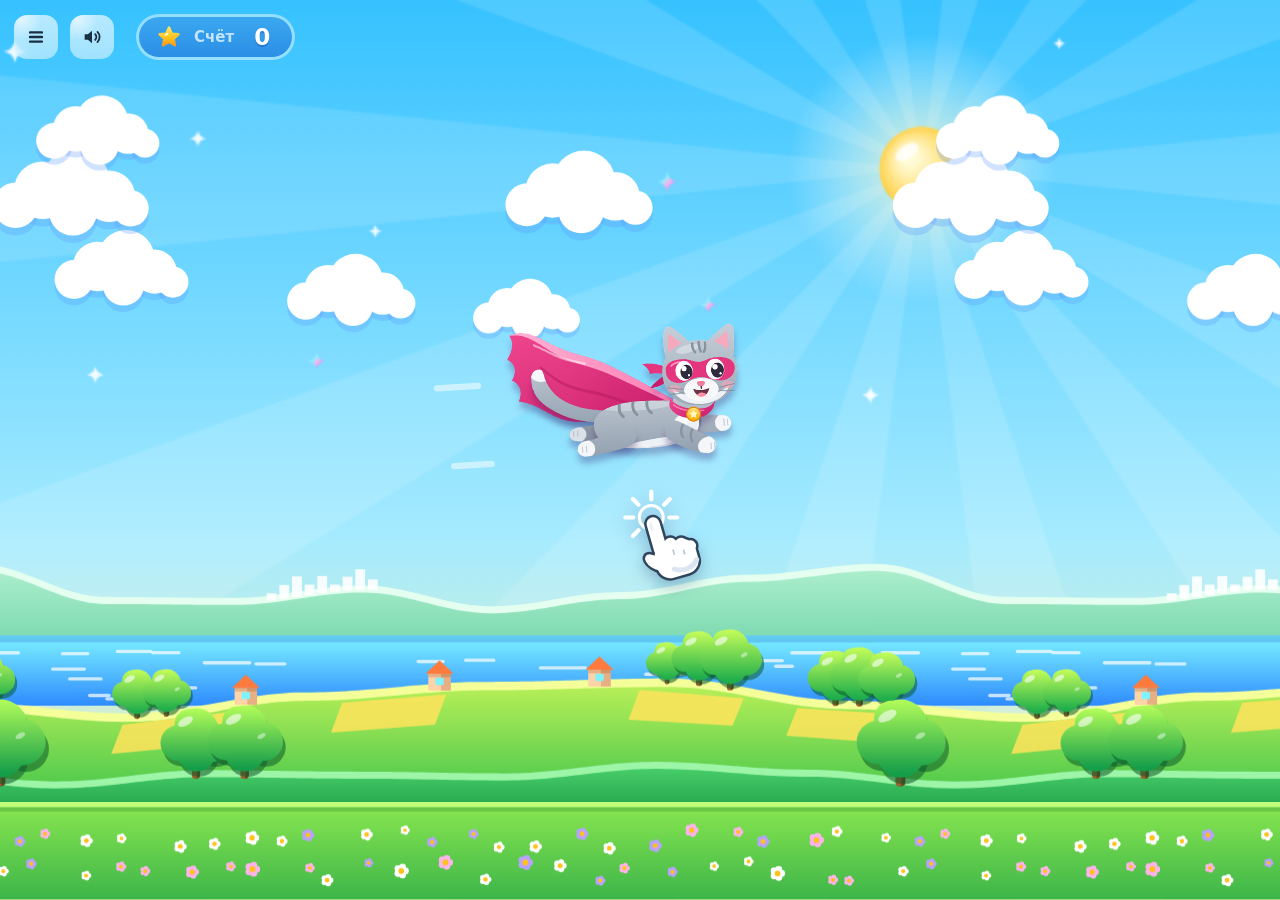
==== commit ad1d8d67: "ff" ====
--- a/game/index.html
+++ b/game/index.html
@@ -105,6 +105,10 @@
       <h2>Ты долетел до финиша!</h2>
       <p id="win-text"></p>
       <div id="win-collection" class="collection"></div>
+      <button id="btn-share" class="btn btn-secondary" type="button">
+        <svg viewBox="0 0 24 24" aria-hidden="true"><path d="M12 14.5V3.5M7.5 8 12 3.5 16.5 8M5 12.5v5.5a2.5 2.5 0 0 0 2.5 2.5h9a2.5 2.5 0 0 0 2.5-2.5v-5.5" fill="none" stroke="currentColor" stroke-width="2.2" stroke-linecap="round" stroke-linejoin="round"/></svg>
+        Поделиться
+      </button>
       <button class="btn btn-shine" type="button" data-action="restart">Сыграть ещё</button>
     </div>
   </section>
--- a/game/style.css
+++ b/game/style.css
@@ -229,6 +229,8 @@
 }
 .btn:active { transform: scale(0.98); }
 .btn-secondary { background: #fff; }
+.btn svg { width: 22px; height: 22px; margin-right: 8px; flex: none; }
+.btn:disabled { opacity: 0.6; }
 /* главная кнопка окна: белая, по ней без остановки плывёт голубая волна. Плитка вдвое шире кнопки
    и сдвигается ровно на свою ширину, поэтому цикл без шва */
 .btn-shine {
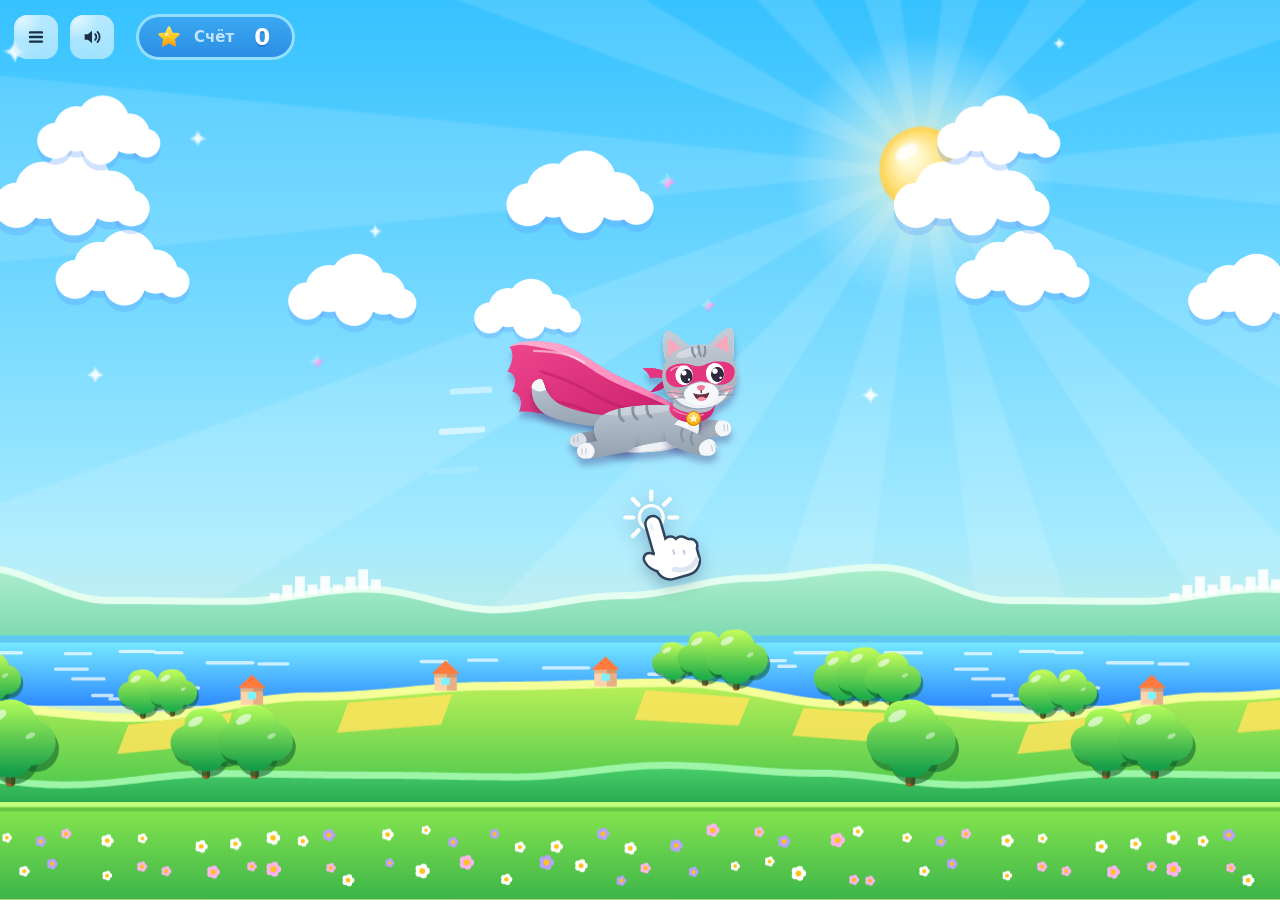
==== commit 2bbac48e: "ffff" ====
--- a/game/index.html
+++ b/game/index.html
@@ -4,7 +4,7 @@
 <meta charset="utf-8">
 <meta name="viewport" content="width=device-width, initial-scale=1, maximum-scale=1, user-scalable=no, viewport-fit=cover">
 <meta name="theme-color" content="#7B4DFF">
-<title>Кот-пилот: полёт над Россией</title>
+<title>Котик-патриотик: полёт над Родиной</title>
 <link rel="icon" href="data:,">
 <link rel="stylesheet" href="style.css">
 </head>
